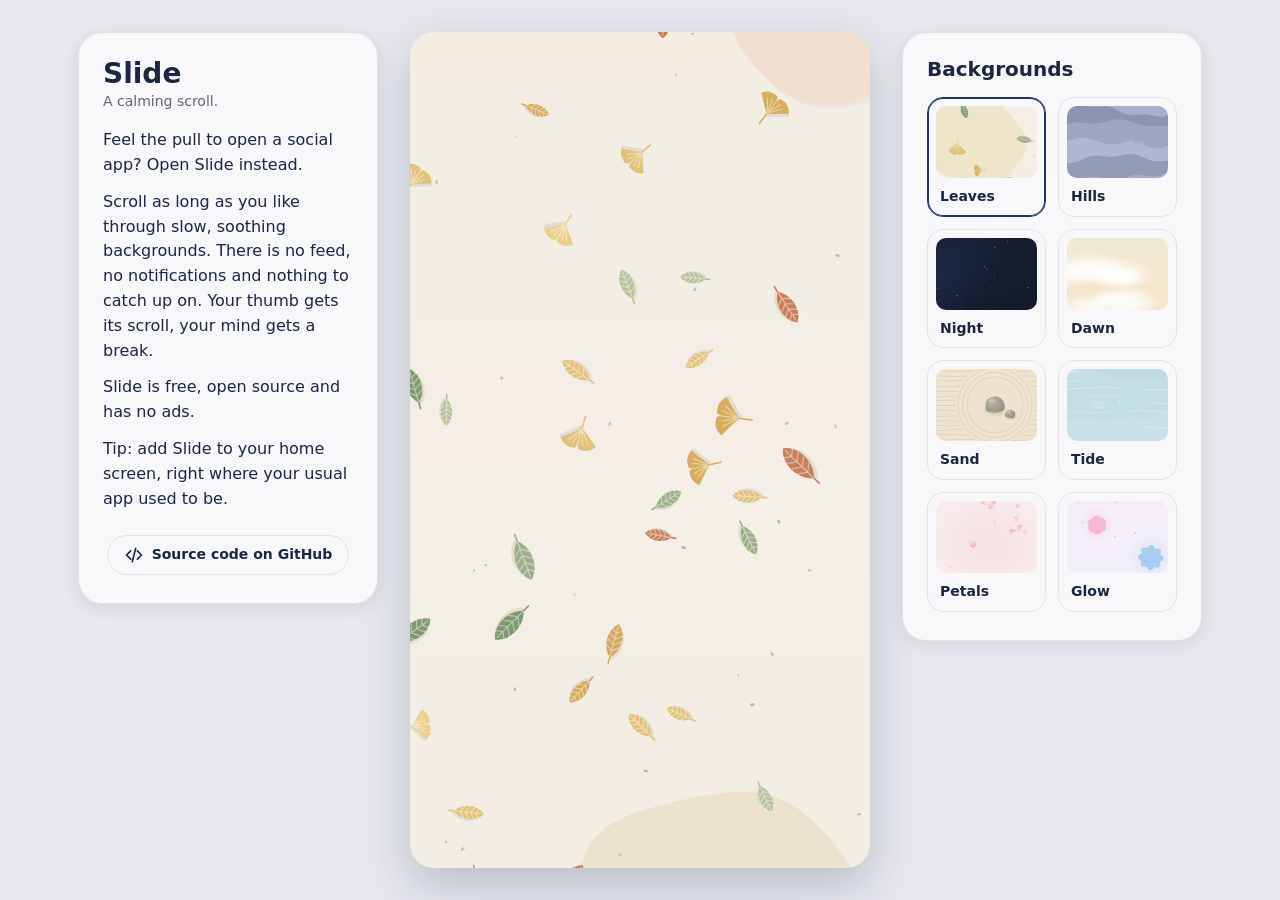
==== web/index.html @ 59164410 "feat: full website, first version" ====
<!doctype html>
<html lang="en">
<head>
  <meta charset="utf-8">
  <meta name="viewport" content="width=device-width, initial-scale=1, viewport-fit=cover">

  <title>Slide: a calming scroll, open it instead of social media</title>
  <meta name="description" content="Slide is a calming scroll through soothing backgrounds. Open it instead of social media: your thumb gets its scroll, your mind gets a break.">
  <link rel="canonical" href="https://slide.gruvw.com/">
  <meta name="robots" content="index, follow">
  <meta name="author" content="gruvw">

  <!-- Icons -->
  <link rel="icon" href="favicon.ico" sizes="32x32">
  <link rel="icon" href="icons/favicon.svg" type="image/svg+xml">
  <link rel="apple-touch-icon" href="icons/apple-touch-icon.png">

  <!-- PWA -->
  <link rel="manifest" href="manifest.json">
  <meta name="theme-color" content="#172a4d">
  <meta name="mobile-web-app-capable" content="yes">
  <meta name="apple-mobile-web-app-title" content="Slide">
  <meta name="apple-mobile-web-app-status-bar-style" content="default">

  <!-- Link previews (WhatsApp, Telegram, Signal, iMessage, Slack…) -->
  <meta property="og:type" content="website">
  <meta property="og:site_name" content="Slide">
  <meta property="og:title" content="Slide: a calming scroll">
  <meta property="og:description" content="Open Slide instead of social media. Scroll through soothing backgrounds: no feed, no ads, nothing to catch up on.">
  <meta property="og:url" content="https://slide.gruvw.com/">
  <meta property="og:image" content="https://slide.gruvw.com/icons/og-image.png">
  <meta property="og:image:type" content="image/png">
  <meta property="og:image:width" content="512">
  <meta property="og:image:height" content="512">
  <meta property="og:image:alt" content="Slide logo: three soft waves on a deep navy square">
  <meta property="og:locale" content="en_US">
  <meta name="twitter:card" content="summary">
  <meta name="twitter:title" content="Slide: a calming scroll">
  <meta name="twitter:description" content="Open Slide instead of social media. Scroll through soothing backgrounds: no feed, no ads, nothing to catch up on.">
  <meta name="twitter:image" content="https://slide.gruvw.com/icons/og-image.png">

  <script type="application/ld+json">
  {
    "@context": "https://schema.org",
    "@type": "WebApplication",
    "name": "Slide",
    "url": "https://slide.gruvw.com/",
    "description": "A calming scroll through soothing backgrounds, to open instead of social media.",
    "applicationCategory": "LifestyleApplication",
    "operatingSystem": "Any",
    "browserRequirements": "Requires a modern web browser",
    "isAccessibleForFree": true,
    "offers": { "@type": "Offer", "price": "0", "priceCurrency": "USD" },
    "author": { "@type": "Person", "name": "gruvw", "url": "https://github.com/gruvw" },
    "codeRepository": "https://github.com/gruvw/slide"
  }
  </script>

  <link rel="stylesheet" href="style.css">
  <script src="script.js" defer></script>
</head>
<body>
  <div class="layout">

    <!-- About: centered window on mobile, left side bar on desktop -->
    <aside class="panel" id="about-panel" tabindex="-1" aria-labelledby="about-title">
      <header class="panel__header">
        <div>
          <h1 class="panel__title panel__title--brand" id="about-title">Slide</h1>
          <p class="panel__subtitle">A calming scroll.</p>
        </div>
        <button class="icon-button panel__close" type="button" data-close aria-label="Close">
          <svg class="icon" viewBox="0 0 24 24" aria-hidden="true"><path d="M6 6l12 12M18 6L6 18"/></svg>
        </button>
      </header>
      <div class="panel__content">
        <div class="panel__body">
          <p>Feel the pull to open a social app? Open Slide instead.</p>
          <p>Scroll as long as you like through slow, soothing backgrounds. There is no feed, no notifications and nothing to catch up on. Your thumb gets its scroll, your mind gets a break.</p>
          <p>Slide is free, open source and has no ads.</p>
          <p>Tip: add Slide to your home screen, right where your usual app used to be.</p>
        </div>
        <footer class="panel__footer">
          <a class="link-button" href="https://github.com/gruvw/slide" target="_blank" rel="noopener">
            <svg class="icon" viewBox="0 0 24 24" aria-hidden="true"><path d="M8 7l-5 5 5 5M16 7l5 5-5 5M14 4l-4 16"/></svg>
            Source code on GitHub
          </a>
        </footer>
      </div>
    </aside>

    <!-- The app: the scrolling zone and its two floating pills -->
    <main class="app">
      <div class="scroller" id="scroller" tabindex="0" aria-label="Endless calm scroll">
        <div class="track" id="track"></div>
      </div>

      <nav class="topbar" aria-label="Slide">
        <button class="pill" type="button" data-toggle="about-panel" aria-controls="about-panel" aria-expanded="false">Slide</button>
        <button class="pill pill--icon" type="button" data-toggle="backgrounds-panel" aria-controls="backgrounds-panel" aria-expanded="false" aria-label="Choose a background">
          <svg class="icon" viewBox="0 0 24 24" aria-hidden="true"><path d="M5 7h14M5 12h14M5 17h14"/></svg>
        </button>
      </nav>
    </main>

    <!-- Backgrounds: centered window on mobile, right side bar on desktop -->
    <aside class="panel" id="backgrounds-panel" tabindex="-1" aria-labelledby="backgrounds-title">
      <header class="panel__header">
        <h2 class="panel__title" id="backgrounds-title">Backgrounds</h2>
        <button class="icon-button panel__close" type="button" data-close aria-label="Close">
          <svg class="icon" viewBox="0 0 24 24" aria-hidden="true"><path d="M6 6l12 12M18 6L6 18"/></svg>
        </button>
      </header>
      <div class="panel__content">
        <ul class="bg-grid">
          <li><button class="bg-option" type="button" data-background="leaves" aria-pressed="false"><canvas class="bg-option__preview" aria-hidden="true"></canvas><span class="bg-option__name">Leaves</span></button></li>
          <li><button class="bg-option" type="button" data-background="hills" aria-pressed="false"><canvas class="bg-option__preview" aria-hidden="true"></canvas><span class="bg-option__name">Hills</span></button></li>
          <li><button class="bg-option" type="button" data-background="night" aria-pressed="false"><canvas class="bg-option__preview" aria-hidden="true"></canvas><span class="bg-option__name">Night</span></button></li>
          <li><button class="bg-option" type="button" data-background="dawn" aria-pressed="false"><canvas class="bg-option__preview" aria-hidden="true"></canvas><span class="bg-option__name">Dawn</span></button></li>
          <li><button class="bg-option" type="button" data-background="sand" aria-pressed="false"><canvas class="bg-option__preview" aria-hidden="true"></canvas><span class="bg-option__name">Sand</span></button></li>
          <li><button class="bg-option" type="button" data-background="tide" aria-pressed="false"><canvas class="bg-option__preview" aria-hidden="true"></canvas><span class="bg-option__name">Tide</span></button></li>
          <li><button class="bg-option" type="button" data-background="petals" aria-pressed="false"><canvas class="bg-option__preview" aria-hidden="true"></canvas><span class="bg-option__name">Petals</span></button></li>
          <li><button class="bg-option" type="button" data-background="glow" aria-pressed="false"><canvas class="bg-option__preview" aria-hidden="true"></canvas><span class="bg-option__name">Glow</span></button></li>
        </ul>
      </div>
    </aside>

  </div>

  <div class="backdrop" id="backdrop" aria-hidden="true"></div>

  <!-- Privacy-friendly visit counts (no cookies): https://slide.goatcounter.com -->
  <script data-goatcounter="https://slide.goatcounter.com/count" async src="https://gc.zgo.at/count.js"></script>
</body>
</html>
---- web/style.css ----
/* ==========================================================================
   Slide: styles

   1. Tokens       design values (colors, spacing, type, motion…)
   2. Base         resets and element defaults
   3. Layout       page structure (.layout, .app, .scroller, .track)
   4. Components   reusable pieces (.pill, .panel, .icon-button, .bg-option…)
   5. Desktop      wide-screen layout with side bars

   The backgrounds themselves are drawn by script.js (section 2).

   Naming: blocks (.panel), elements (.panel__title), modifiers (.pill--icon),
   states (.is-open, .is-selected). Only use token variables for values.
   ========================================================================== */


/* 1. Tokens
   ========================================================================== */

:root {
  /* Colors */
  --color-ink: #1b2742;
  --color-ink-muted: #5d667a;
  --color-page: #e8e9ef;
  --color-surface: rgb(250 250 252 / 0.85);
  --color-surface-solid: #f8f8fb;
  --color-surface-hover: rgb(27 39 66 / 0.06);
  --color-border: rgb(27 39 66 / 0.1);
  --color-accent: #1d3461;
  --color-backdrop: rgb(14 22 40 / 0.35);

  /* Spacing scale */
  --space-1: 4px;
  --space-2: 8px;
  --space-3: 12px;
  --space-4: 16px;
  --space-5: 24px;
  --space-6: 32px;
  --space-7: 48px;

  /* Typography */
  --font-sans: ui-rounded, "SF Pro Rounded", system-ui, -apple-system, "Segoe UI", Roboto, sans-serif;
  --text-sm: 0.875rem;
  --text-md: 1rem;
  --text-lg: 1.25rem;
  --text-xl: 1.75rem;
  --weight-regular: 400;
  --weight-bold: 600;
  --line-height: 1.55;

  /* Shape & depth */
  --radius-sm: 10px;
  --radius-md: 16px;
  --radius-lg: 24px;
  --radius-pill: 999px;
  --shadow-soft: 0 4px 18px rgb(20 30 55 / 0.1);
  --shadow-lift: 0 18px 50px rgb(20 30 55 / 0.22);
  --blur: 16px;

  /* Motion */
  --duration: 220ms;
  --ease: cubic-bezier(0.2, 0.7, 0.3, 1);

  /* Sizes */
  --pill-height: 40px;
  --panel-width: 380px;
  --app-max-width: 460px;
  --sidebar-width: 300px;
  --track-height: 1000000px;

  /* Layers */
  --z-topbar: 10;
  --z-backdrop: 20;
  --z-panel: 30;
}

@media (prefers-color-scheme: dark) {
  :root {
    --color-ink: #ffffff;
    --color-ink-muted: #c9cdd6;
    --color-page: #101219;
    --color-surface: rgb(20 23 31 / 0.82);
    --color-surface-solid: #141720;
    --color-surface-hover: rgb(255 255 255 / 0.07);
    --color-border: rgb(255 255 255 / 0.1);
    --color-accent: #8e9cba;
    --color-backdrop: rgb(0 0 0 / 0.5);
  }
}

@media (prefers-reduced-motion: reduce) {
  :root {
    --duration: 1ms;
  }
}


/* 2. Base
   ========================================================================== */

*,
*::before,
*::after {
  box-sizing: border-box;
}

html,
body {
  height: 100%;
  margin: 0;
}

body {
  overflow: hidden;
  background: var(--color-page);
  color: var(--color-ink);
  font-family: var(--font-sans);
  font-size: var(--text-md);
  line-height: var(--line-height);
  -webkit-font-smoothing: antialiased;
  -webkit-tap-highlight-color: transparent;
}

h1,
h2,
p {
  margin: 0;
}

button {
  font: inherit;
  color: inherit;
}

:focus-visible {
  outline: 2px solid var(--color-accent);
  outline-offset: 2px;
}

.visually-hidden {
  position: absolute;
  width: 1px;
  height: 1px;
  overflow: hidden;
  clip-path: inset(50%);
  white-space: nowrap;
}


/* 3. Layout
   ========================================================================== */

.layout {
  height: 100dvh;
}

.app {
  position: relative;
  height: 100%;
  overflow: hidden;
}

/* The scrolling zone: a very tall .track inside a scroll container.
   script.js draws the background as a stack of canvas "chunks" inside the
   track (only the ones near the screen exist), and silently jumps back toward
   the middle when the user gets near an end, so the scroll never runs out. */
.scroller {
  height: 100%;
  overflow-y: auto;
  overscroll-behavior: contain;
  scrollbar-width: none;
}

.scroller::-webkit-scrollbar {
  display: none;
}

.scroller:focus {
  outline: none;
}

.track {
  position: relative;
  height: var(--track-height);
  overflow: hidden;
}

.chunk {
  position: absolute;
  left: 0;
  display: block;
  width: 100%;
}

.topbar {
  position: absolute;
  inset: 0 0 auto;
  z-index: var(--z-topbar);
  display: flex;
  justify-content: space-between;
  padding: max(var(--space-4), env(safe-area-inset-top)) max(var(--space-4), env(safe-area-inset-right)) 0 max(var(--space-4), env(safe-area-inset-left));
  pointer-events: none;
}

.topbar > * {
  pointer-events: auto;
}


/* 4. Components
   ========================================================================== */

/* Pill: floating glass button */
.pill {
  display: inline-flex;
  align-items: center;
  justify-content: center;
  gap: var(--space-2);
  height: var(--pill-height);
  padding: 0 var(--space-4);
  border: 1px solid var(--color-border);
  border-radius: var(--radius-pill);
  background: var(--color-surface);
  box-shadow: var(--shadow-soft);
  -webkit-backdrop-filter: blur(var(--blur));
  backdrop-filter: blur(var(--blur));
  font-weight: var(--weight-bold);
  letter-spacing: 0.01em;
  cursor: pointer;
  transition: transform var(--duration) var(--ease);
}

.pill:active {
  transform: scale(0.95);
}

.pill--icon {
  width: var(--pill-height);
  padding: 0;
}

/* Icon button: small round button inside panels */
.icon-button {
  display: inline-grid;
  place-items: center;
  width: 32px;
  height: 32px;
  padding: 0;
  border: 0;
  border-radius: var(--radius-pill);
  background: transparent;
  color: var(--color-ink-muted);
  cursor: pointer;
  transition: background var(--duration) var(--ease);
}

.icon-button:hover {
  background: var(--color-surface-hover);
}

.icon {
  width: 20px;
  height: 20px;
  flex: none;
  fill: none;
  stroke: currentColor;
  stroke-width: 2;
  stroke-linecap: round;
  stroke-linejoin: round;
}

/* Panel: floating window in the middle of the screen (mobile),
   side bar on desktop (see 5. Desktop) */
.panel {
  position: fixed;
  top: 50%;
  left: 50%;
  z-index: var(--z-panel);
  width: min(calc(100vw - 2 * var(--space-4)), var(--panel-width));
  display: flex;
  flex-direction: column;
  max-height: min(calc(100dvh - 2 * var(--space-7)), 640px);
  overflow: hidden;
  padding: var(--space-5) 0;
  border: 1px solid var(--color-border);
  border-radius: var(--radius-lg);
  background: var(--color-surface-solid);
  box-shadow: var(--shadow-lift);
  opacity: 0;
  visibility: hidden;
  transform: translate(-50%, -48%) scale(0.97);
  transition:
    opacity var(--duration) var(--ease),
    transform var(--duration) var(--ease),
    visibility 0s linear var(--duration);
}

.panel.is-open {
  opacity: 1;
  visibility: visible;
  transform: translate(-50%, -50%);
  transition-delay: 0s;
}

.panel:focus {
  outline: none;
}

/* The header stays put; only .panel__content scrolls. The panel's top and
   bottom padding keep the scroll bar clear of the rounded corners. */
.panel__header {
  display: flex;
  flex: none;
  align-items: center;
  justify-content: space-between;
  gap: var(--space-3);
  padding: 0 var(--space-5) var(--space-3);
}

.panel__content {
  flex: 1;
  min-height: 0;
  overflow-y: auto;
  padding: var(--space-1) var(--space-5);
  scrollbar-width: thin;
}

.panel__title {
  font-size: var(--text-lg);
  font-weight: var(--weight-bold);
  line-height: 1.2;
}

.panel__title--brand {
  font-size: var(--text-xl);
}

.panel__subtitle {
  color: var(--color-ink-muted);
  font-size: var(--text-sm);
}

.panel__body > * + * {
  margin-top: var(--space-3);
}

.panel__footer {
  display: flex;
  justify-content: center;
  margin-top: var(--space-5);
}

/* Backdrop: dims the app behind an open panel */
.backdrop {
  position: fixed;
  inset: 0;
  z-index: var(--z-backdrop);
  background: var(--color-backdrop);
  opacity: 0;
  visibility: hidden;
  transition:
    opacity var(--duration) var(--ease),
    visibility 0s linear var(--duration);
}

.backdrop.is-open {
  opacity: 1;
  visibility: visible;
  transition-delay: 0s;
}

/* Link button: e.g. the source code link */
.link-button {
  display: inline-flex;
  align-items: center;
  gap: var(--space-2);
  padding: var(--space-2) var(--space-4);
  border: 1px solid var(--color-border);
  border-radius: var(--radius-pill);
  color: var(--color-ink);
  font-size: var(--text-sm);
  font-weight: var(--weight-bold);
  text-decoration: none;
  transition: background var(--duration) var(--ease);
}

.link-button:hover {
  background: var(--color-surface-hover);
}

/* Background picker */
.bg-grid {
  display: grid;
  grid-template-columns: repeat(2, 1fr);
  gap: var(--space-3);
  margin: 0;
  padding: 0;
  list-style: none;
}

.bg-option {
  display: flex;
  flex-direction: column;
  gap: var(--space-2);
  width: 100%;
  padding: var(--space-2);
  border: 1px solid var(--color-border);
  border-radius: var(--radius-md);
  background: transparent;
  text-align: left;
  cursor: pointer;
  transition:
    background var(--duration) var(--ease),
    border-color var(--duration) var(--ease);
}

.bg-option:hover {
  background: var(--color-surface-hover);
}

.bg-option.is-selected {
  border-color: var(--color-accent);
  box-shadow: inset 0 0 0 1px var(--color-accent);
}

.bg-option__preview {
  display: block;
  width: 100%;
  height: 72px;
  border-radius: var(--radius-sm);
}

.bg-option__name {
  padding: 0 var(--space-1);
  font-size: var(--text-sm);
  font-weight: var(--weight-bold);
}


/* 5. Desktop
   Three columns: about (left) · app (middle, max width) · backgrounds (right).
   Panels become always-visible side bars, so the pills are not needed.
   ========================================================================== */

@media (min-width: 1000px) {
  .layout {
    display: grid;
    grid-template-columns: var(--sidebar-width) minmax(0, var(--app-max-width)) var(--sidebar-width);
    justify-content: center;
    align-items: start;
    gap: var(--space-6);
    padding: var(--space-6);
  }

  .app {
    height: calc(100dvh - 2 * var(--space-6));
    border-radius: var(--radius-lg);
    box-shadow: var(--shadow-lift);
  }

  .topbar,
  .backdrop,
  .panel__close {
    display: none;
  }

  .panel,
  .panel.is-open {
    position: static;
    width: auto;
    max-height: calc(100dvh - 2 * var(--space-6));
    border-radius: var(--radius-lg);
    box-shadow: var(--shadow-soft);
    opacity: 1;
    visibility: visible;
    transform: none;
    transition: none;
  }
}
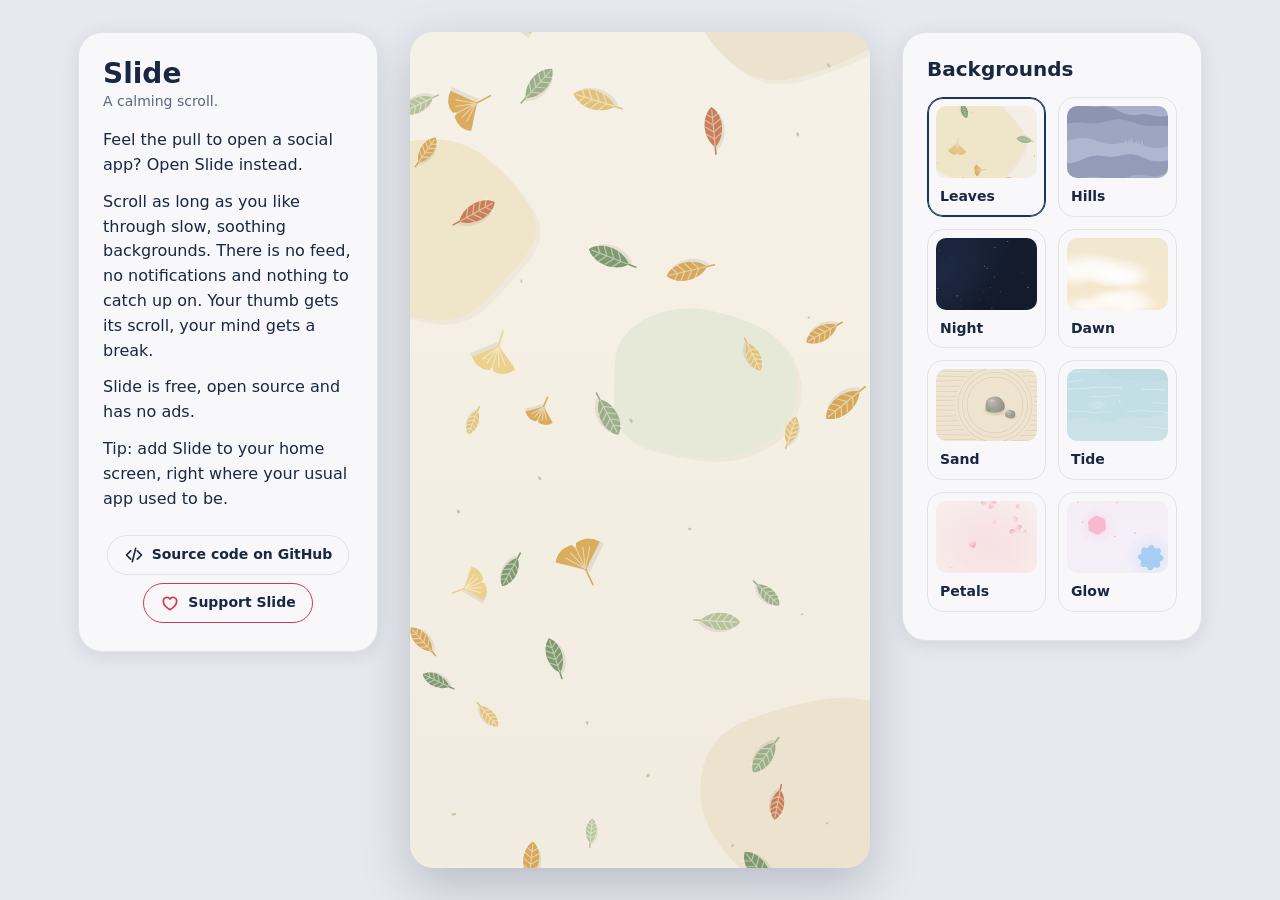
==== commit 80f24442: "feat: support button" ====
--- a/web/index.html
+++ b/web/index.html
@@ -85,6 +85,10 @@
             <svg class="icon" viewBox="0 0 24 24" aria-hidden="true"><path d="M8 7l-5 5 5 5M16 7l5 5-5 5M14 4l-4 16"/></svg>
             Source code on GitHub
           </a>
+          <a class="link-button link-button--love" href="https://ko-fi.com/gruvw" target="_blank" rel="noopener">
+            <svg class="icon" viewBox="0 0 24 24" aria-hidden="true"><path d="M12 20s-8-4.6-8-10.2A4.3 4.3 0 0 1 12 7.4a4.3 4.3 0 0 1 8 2.4C20 15.4 12 20 12 20z"/></svg>
+            Support Slide
+          </a>
         </footer>
       </div>
     </aside>
--- a/web/style.css
+++ b/web/style.css
@@ -27,6 +27,8 @@
   --color-surface-hover: rgb(27 39 66 / 0.06);
   --color-border: rgb(27 39 66 / 0.1);
   --color-accent: #1d3461;
+  --color-love: #d8374f;
+  --color-love-soft: rgb(216 55 79 / 0.08);
   --color-backdrop: rgb(14 22 40 / 0.35);
 
   /* Spacing scale */
@@ -84,6 +86,8 @@
     --color-surface-hover: rgb(255 255 255 / 0.07);
     --color-border: rgb(255 255 255 / 0.1);
     --color-accent: #8e9cba;
+    --color-love: #ff7b8b;
+    --color-love-soft: rgb(255 123 139 / 0.1);
     --color-backdrop: rgb(0 0 0 / 0.5);
   }
 }
@@ -346,7 +350,9 @@
 
 .panel__footer {
   display: flex;
-  justify-content: center;
+  flex-direction: column;
+  align-items: center;
+  gap: var(--space-2);
   margin-top: var(--space-5);
 }
 
@@ -386,6 +392,18 @@
 
 .link-button:hover {
   background: var(--color-surface-hover);
+}
+
+.link-button--love {
+  border-color: var(--color-love);
+}
+
+.link-button--love .icon {
+  color: var(--color-love);
+}
+
+.link-button--love:hover {
+  background: var(--color-love-soft);
 }
 
 /* Background picker */
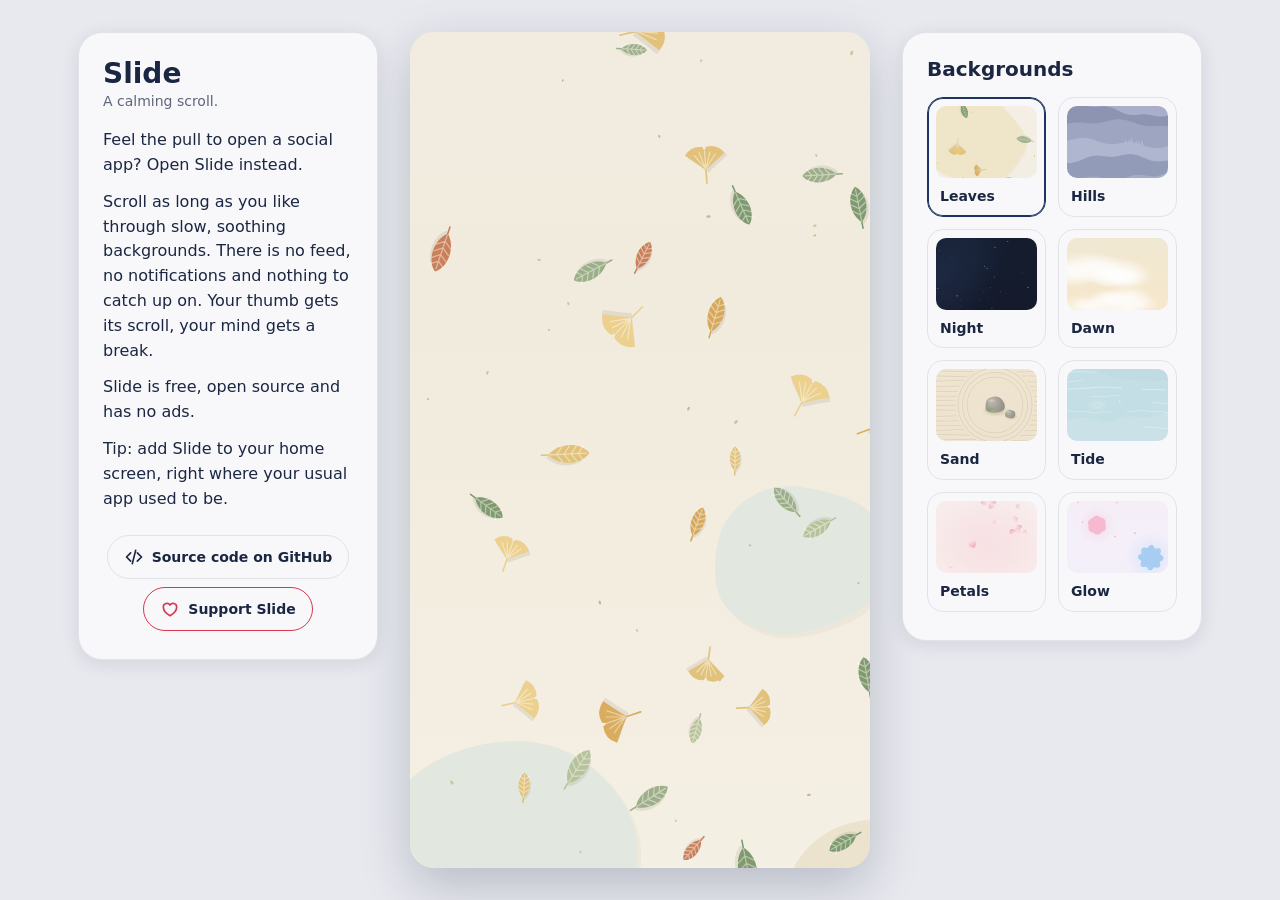
==== commit 616bc84e: "feat: quality of life fixes" ====
--- a/web/index.html
+++ b/web/index.html
@@ -20,7 +20,7 @@
   <meta name="theme-color" content="#172a4d">
   <meta name="mobile-web-app-capable" content="yes">
   <meta name="apple-mobile-web-app-title" content="Slide">
-  <meta name="apple-mobile-web-app-status-bar-style" content="default">
+  <meta name="apple-mobile-web-app-status-bar-style" content="black-translucent">
 
   <!-- Link previews (WhatsApp, Telegram, Signal, iMessage, Slack…) -->
   <meta property="og:type" content="website">
--- a/web/style.css
+++ b/web/style.css
@@ -64,7 +64,8 @@
   --ease: cubic-bezier(0.2, 0.7, 0.3, 1);
 
   /* Sizes */
-  --pill-height: 40px;
+  --pill-height: 44px;
+  --tap-size: 48px; /* minimum touch target, padded out invisibly where needed */
   --panel-width: 380px;
   --app-max-width: 460px;
   --sidebar-width: 300px;
@@ -136,6 +137,12 @@
   color: inherit;
 }
 
+/* No double-tap-to-zoom delay on anything tappable */
+button,
+a {
+  touch-action: manipulation;
+}
+
 :focus-visible {
   outline: 2px solid var(--color-accent);
   outline-offset: 2px;
@@ -183,6 +190,11 @@
   outline: none;
 }
 
+/* Briefly set by script.js to stop a running fling (e.g. on a background change) */
+.scroller.is-frozen {
+  overflow-y: hidden;
+}
+
 .track {
   position: relative;
   height: var(--track-height);
@@ -210,12 +222,32 @@
   pointer-events: auto;
 }
 
+/* Installed on iPhone, the background runs behind the status bar, whose clock
+   and icons are always white there. A soft shade keeps them readable on light
+   backgrounds. Only for the installed app on iPhone/iPad: -webkit-touch-callout
+   is supported by iOS Safari alone, and the shade has zero height anywhere
+   without a top inset. */
+@media (display-mode: standalone) {
+  @supports (-webkit-touch-callout: none) {
+    .app::before {
+      content: "";
+      position: absolute;
+      inset: 0 0 auto;
+      z-index: var(--z-topbar);
+      height: calc(env(safe-area-inset-top) * 1.6);
+      background: linear-gradient(rgb(0 0 0 / 0.28), rgb(0 0 0 / 0));
+      pointer-events: none;
+    }
+  }
+}
+
 
 /* 4. Components
    ========================================================================== */
 
 /* Pill: floating glass button */
 .pill {
+  position: relative;
   display: inline-flex;
   align-items: center;
   justify-content: center;
@@ -234,6 +266,13 @@
   transition: transform var(--duration) var(--ease);
 }
 
+/* An invisible margin around each pill, so a slightly-off tap still hits it */
+.pill::before {
+  content: "";
+  position: absolute;
+  inset: calc(-1 * var(--space-2));
+}
+
 .pill:active {
   transform: scale(0.95);
 }
@@ -245,10 +284,12 @@
 
 /* Icon button: small round button inside panels */
 .icon-button {
+  position: relative;
   display: inline-grid;
   place-items: center;
-  width: 32px;
-  height: 32px;
+  flex: none;
+  width: 40px;
+  height: 40px;
   padding: 0;
   border: 0;
   border-radius: var(--radius-pill);
@@ -256,6 +297,12 @@
   color: var(--color-ink-muted);
   cursor: pointer;
   transition: background var(--duration) var(--ease);
+}
+
+.icon-button::before {
+  content: "";
+  position: absolute;
+  inset: calc((40px - var(--tap-size)) / 2);
 }
 
 .icon-button:hover {
@@ -379,6 +426,7 @@
 .link-button {
   display: inline-flex;
   align-items: center;
+  min-height: 44px;
   gap: var(--space-2);
   padding: var(--space-2) var(--space-4);
   border: 1px solid var(--color-border);
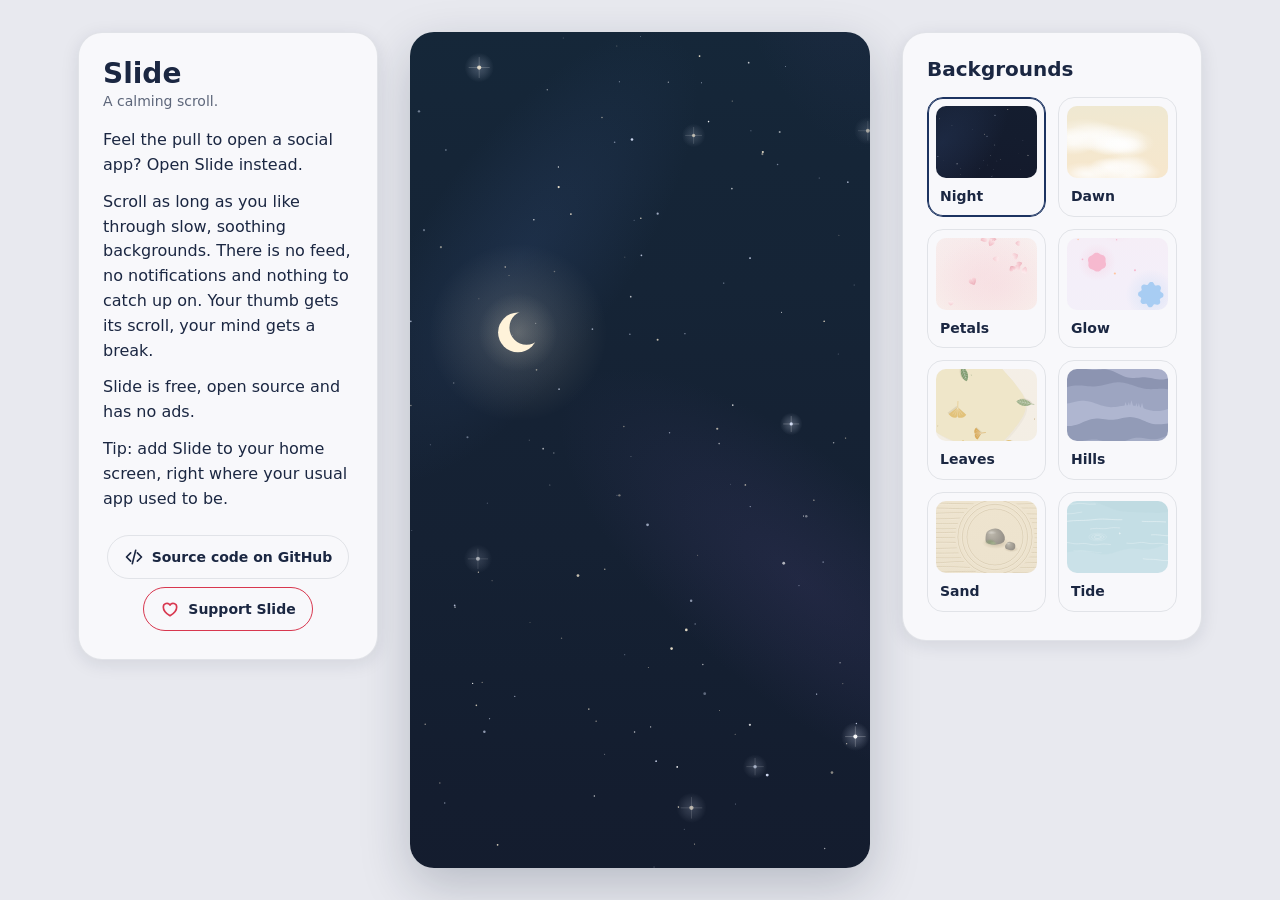
==== commit 4be30688: "feat: reorder backgrounds" ====
--- a/web/index.html
+++ b/web/index.html
@@ -117,14 +117,14 @@
       </header>
       <div class="panel__content">
         <ul class="bg-grid">
+          <li><button class="bg-option" type="button" data-background="night" aria-pressed="false"><canvas class="bg-option__preview" aria-hidden="true"></canvas><span class="bg-option__name">Night</span></button></li>
+          <li><button class="bg-option" type="button" data-background="dawn" aria-pressed="false"><canvas class="bg-option__preview" aria-hidden="true"></canvas><span class="bg-option__name">Dawn</span></button></li>
+          <li><button class="bg-option" type="button" data-background="petals" aria-pressed="false"><canvas class="bg-option__preview" aria-hidden="true"></canvas><span class="bg-option__name">Petals</span></button></li>
+          <li><button class="bg-option" type="button" data-background="glow" aria-pressed="false"><canvas class="bg-option__preview" aria-hidden="true"></canvas><span class="bg-option__name">Glow</span></button></li>
           <li><button class="bg-option" type="button" data-background="leaves" aria-pressed="false"><canvas class="bg-option__preview" aria-hidden="true"></canvas><span class="bg-option__name">Leaves</span></button></li>
           <li><button class="bg-option" type="button" data-background="hills" aria-pressed="false"><canvas class="bg-option__preview" aria-hidden="true"></canvas><span class="bg-option__name">Hills</span></button></li>
-          <li><button class="bg-option" type="button" data-background="night" aria-pressed="false"><canvas class="bg-option__preview" aria-hidden="true"></canvas><span class="bg-option__name">Night</span></button></li>
-          <li><button class="bg-option" type="button" data-background="dawn" aria-pressed="false"><canvas class="bg-option__preview" aria-hidden="true"></canvas><span class="bg-option__name">Dawn</span></button></li>
           <li><button class="bg-option" type="button" data-background="sand" aria-pressed="false"><canvas class="bg-option__preview" aria-hidden="true"></canvas><span class="bg-option__name">Sand</span></button></li>
           <li><button class="bg-option" type="button" data-background="tide" aria-pressed="false"><canvas class="bg-option__preview" aria-hidden="true"></canvas><span class="bg-option__name">Tide</span></button></li>
-          <li><button class="bg-option" type="button" data-background="petals" aria-pressed="false"><canvas class="bg-option__preview" aria-hidden="true"></canvas><span class="bg-option__name">Petals</span></button></li>
-          <li><button class="bg-option" type="button" data-background="glow" aria-pressed="false"><canvas class="bg-option__preview" aria-hidden="true"></canvas><span class="bg-option__name">Glow</span></button></li>
         </ul>
       </div>
     </aside>
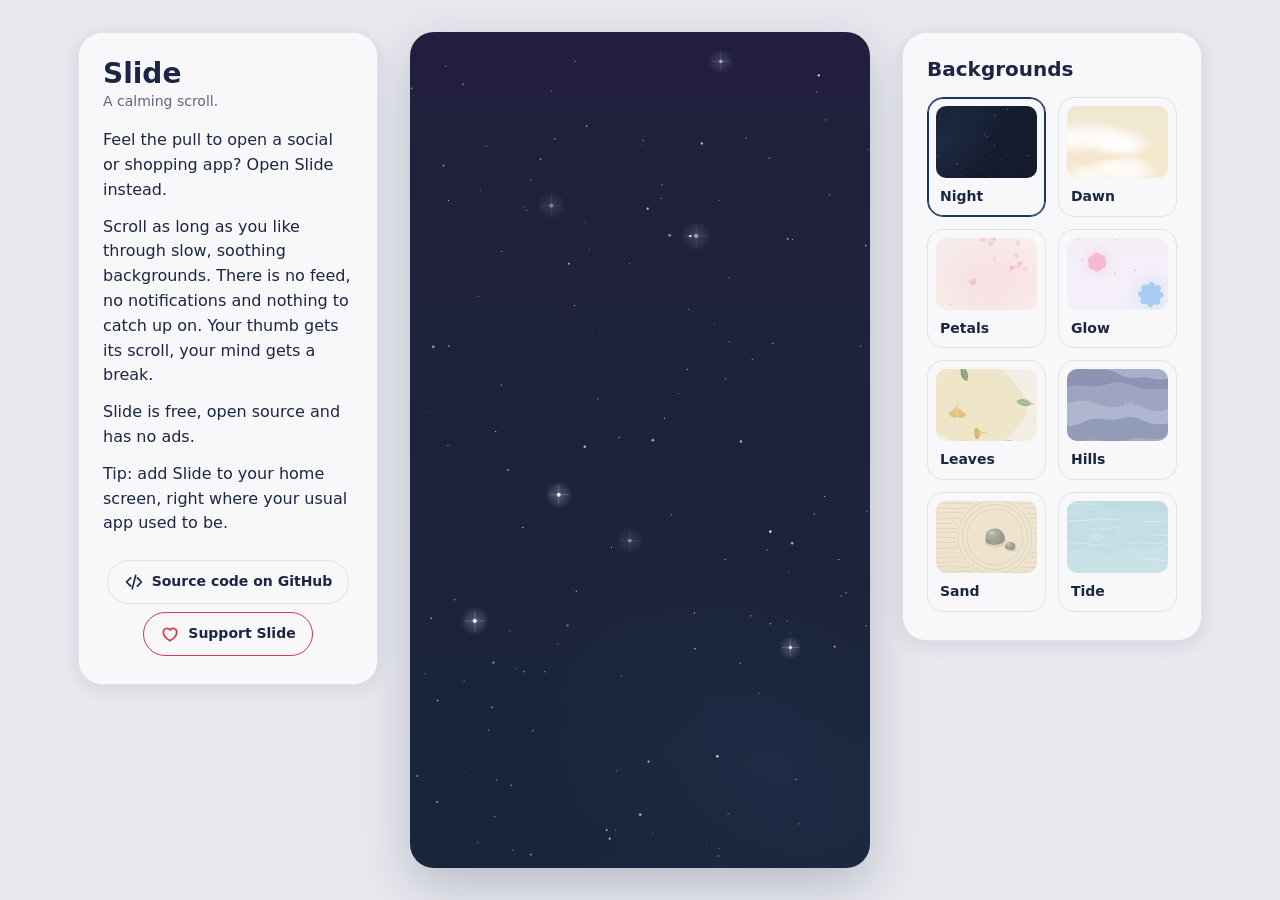
==== commit e5229bd8: "feat: PWA install prompt" ====
--- a/web/index.html
+++ b/web/index.html
@@ -4,8 +4,8 @@
   <meta charset="utf-8">
   <meta name="viewport" content="width=device-width, initial-scale=1, viewport-fit=cover">
 
-  <title>Slide: a calming scroll, open it instead of social media</title>
-  <meta name="description" content="Slide is a calming scroll through soothing backgrounds. Open it instead of social media: your thumb gets its scroll, your mind gets a break.">
+  <title>Slide: a calming scroll, open it instead of social or shopping apps</title>
+  <meta name="description" content="Slide is a calming scroll through soothing backgrounds. Open it instead of social or shopping apps: your thumb gets its scroll, your mind gets a break.">
   <link rel="canonical" href="https://slide.gruvw.com/">
   <meta name="robots" content="index, follow">
   <meta name="author" content="gruvw">
@@ -26,7 +26,7 @@
   <meta property="og:type" content="website">
   <meta property="og:site_name" content="Slide">
   <meta property="og:title" content="Slide: a calming scroll">
-  <meta property="og:description" content="Open Slide instead of social media. Scroll through soothing backgrounds: no feed, no ads, nothing to catch up on.">
+  <meta property="og:description" content="Open Slide instead of social or shopping apps. Scroll through soothing backgrounds: no feed, no ads, nothing to catch up on.">
   <meta property="og:url" content="https://slide.gruvw.com/">
   <meta property="og:image" content="https://slide.gruvw.com/icons/og-image.png">
   <meta property="og:image:type" content="image/png">
@@ -36,7 +36,7 @@
   <meta property="og:locale" content="en_US">
   <meta name="twitter:card" content="summary">
   <meta name="twitter:title" content="Slide: a calming scroll">
-  <meta name="twitter:description" content="Open Slide instead of social media. Scroll through soothing backgrounds: no feed, no ads, nothing to catch up on.">
+  <meta name="twitter:description" content="Open Slide instead of social or shopping apps. Scroll through soothing backgrounds: no feed, no ads, nothing to catch up on.">
   <meta name="twitter:image" content="https://slide.gruvw.com/icons/og-image.png">
 
   <script type="application/ld+json">
@@ -45,7 +45,7 @@
     "@type": "WebApplication",
     "name": "Slide",
     "url": "https://slide.gruvw.com/",
-    "description": "A calming scroll through soothing backgrounds, to open instead of social media.",
+    "description": "A calming scroll through soothing backgrounds, to open instead of social or shopping apps.",
     "applicationCategory": "LifestyleApplication",
     "operatingSystem": "Any",
     "browserRequirements": "Requires a modern web browser",
@@ -75,17 +75,17 @@
       </header>
       <div class="panel__content">
         <div class="panel__body">
-          <p>Feel the pull to open a social app? Open Slide instead.</p>
+          <p>Feel the pull to open a social or shopping app? Open Slide instead.</p>
           <p>Scroll as long as you like through slow, soothing backgrounds. There is no feed, no notifications and nothing to catch up on. Your thumb gets its scroll, your mind gets a break.</p>
           <p>Slide is free, open source and has no ads.</p>
           <p>Tip: add Slide to your home screen, right where your usual app used to be.</p>
         </div>
         <footer class="panel__footer">
-          <a class="link-button" href="https://github.com/gruvw/slide" target="_blank" rel="noopener">
+          <a class="button" href="https://github.com/gruvw/slide" target="_blank" rel="noopener">
             <svg class="icon" viewBox="0 0 24 24" aria-hidden="true"><path d="M8 7l-5 5 5 5M16 7l5 5-5 5M14 4l-4 16"/></svg>
             Source code on GitHub
           </a>
-          <a class="link-button link-button--love" href="https://ko-fi.com/gruvw" target="_blank" rel="noopener">
+          <a class="button button--love" href="https://ko-fi.com/gruvw" target="_blank" rel="noopener">
             <svg class="icon" viewBox="0 0 24 24" aria-hidden="true"><path d="M12 20s-8-4.6-8-10.2A4.3 4.3 0 0 1 12 7.4a4.3 4.3 0 0 1 8 2.4C20 15.4 12 20 12 20z"/></svg>
             Support Slide
           </a>
@@ -105,6 +105,16 @@
           <svg class="icon" viewBox="0 0 24 24" aria-hidden="true"><path d="M5 7h14M5 12h14M5 17h14"/></svg>
         </button>
       </nav>
+
+      <!-- Suggests installing the app, once it has been used a while (script.js: 6. Install suggestion) -->
+      <aside class="install-tip" id="install-tip" aria-label="Install Slide" hidden>
+        <img class="install-tip__icon" src="icons/icon-192.png" alt="" width="44" height="44">
+        <p class="install-tip__text" id="install-text"><strong>Add Slide to your home screen</strong><span>Right where your usual app used to be. Full screen, and it works offline.</span></p>
+        <div class="install-tip__actions">
+          <button class="button" type="button" id="install-later">Not now</button>
+          <button class="button button--primary" type="button" id="install-now">Install</button>
+        </div>
+      </aside>
     </main>
 
     <!-- Backgrounds: centered window on mobile, right side bar on desktop -->
--- a/web/style.css
+++ b/web/style.css
@@ -27,6 +27,8 @@
   --color-surface-hover: rgb(27 39 66 / 0.06);
   --color-border: rgb(27 39 66 / 0.1);
   --color-accent: #1d3461;
+  --color-primary: #1d3461;
+  --color-on-primary: #ffffff;
   --color-love: #d8374f;
   --color-love-soft: rgb(216 55 79 / 0.08);
   --color-backdrop: rgb(14 22 40 / 0.35);
@@ -87,6 +89,8 @@
     --color-surface-hover: rgb(255 255 255 / 0.07);
     --color-border: rgb(255 255 255 / 0.1);
     --color-accent: #8e9cba;
+    --color-primary: #e6e9f2;
+    --color-on-primary: #141826;
     --color-love: #ff7b8b;
     --color-love-soft: rgb(255 123 139 / 0.1);
     --color-backdrop: rgb(0 0 0 / 0.5);
@@ -422,10 +426,12 @@
   transition-delay: 0s;
 }
 
-/* Link button: e.g. the source code link */
-.link-button {
+/* Button: outlined pill, for links and buttons alike (e.g. the source code
+   link); --primary is filled, --love has a red outline and icon */
+.button {
   display: inline-flex;
   align-items: center;
+  justify-content: center;
   min-height: 44px;
   gap: var(--space-2);
   padding: var(--space-2) var(--space-4);
@@ -434,24 +440,114 @@
   color: var(--color-ink);
   font-size: var(--text-sm);
   font-weight: var(--weight-bold);
+  background: transparent;
   text-decoration: none;
+  cursor: pointer;
   transition: background var(--duration) var(--ease);
 }
 
-.link-button:hover {
+.button:hover {
   background: var(--color-surface-hover);
 }
 
-.link-button--love {
+.button--primary,
+.button--primary:hover {
+  border-color: var(--color-primary);
+  background: var(--color-primary);
+  color: var(--color-on-primary);
+}
+
+.button--primary:hover {
+  opacity: 0.88;
+}
+
+.button--love {
   border-color: var(--color-love);
 }
 
-.link-button--love .icon {
+.button--love .icon {
   color: var(--color-love);
 }
 
-.link-button--love:hover {
+.button--love:hover {
   background: var(--color-love-soft);
+}
+
+/* Install tip: a small card at the bottom of the app suggesting to install it */
+.install-tip {
+  position: absolute;
+  right: var(--space-3);
+  bottom: max(var(--space-4), env(safe-area-inset-bottom));
+  left: var(--space-3);
+  z-index: var(--z-topbar);
+  display: grid;
+  grid-template-columns: auto minmax(0, 1fr);
+  grid-template-areas:
+    "icon text"
+    "actions actions";
+  align-items: center;
+  gap: var(--space-3) var(--space-3);
+  padding: var(--space-4);
+  border: 1px solid var(--color-border);
+  border-radius: var(--radius-lg);
+  background: var(--color-surface-solid);
+  box-shadow: var(--shadow-lift);
+  animation: install-tip-in var(--duration) var(--ease);
+}
+
+.install-tip[hidden] {
+  display: none;
+}
+
+@keyframes install-tip-in {
+  from {
+    opacity: 0;
+    transform: translateY(var(--space-2));
+  }
+}
+
+.install-tip__icon {
+  grid-area: icon;
+  display: block;
+  width: 44px;
+  height: 44px;
+  border: 1px solid var(--color-border);
+  border-radius: var(--radius-sm);
+}
+
+.install-tip__text {
+  grid-area: text;
+  display: flex;
+  flex-direction: column;
+  gap: 2px;
+  color: var(--color-ink-muted);
+  font-size: var(--text-sm);
+  line-height: 1.4;
+}
+
+.install-tip__text strong {
+  color: var(--color-ink);
+  font-size: var(--text-md);
+  font-weight: var(--weight-bold);
+}
+
+.install-tip__text .icon {
+  display: inline-block;
+  width: 16px;
+  height: 16px;
+  vertical-align: -3px;
+  color: var(--color-ink);
+}
+
+.install-tip__actions {
+  grid-area: actions;
+  display: flex;
+  justify-content: flex-end;
+  gap: var(--space-2);
+}
+
+.install-tip__actions [hidden] {
+  display: none;
 }
 
 /* Background picker */
